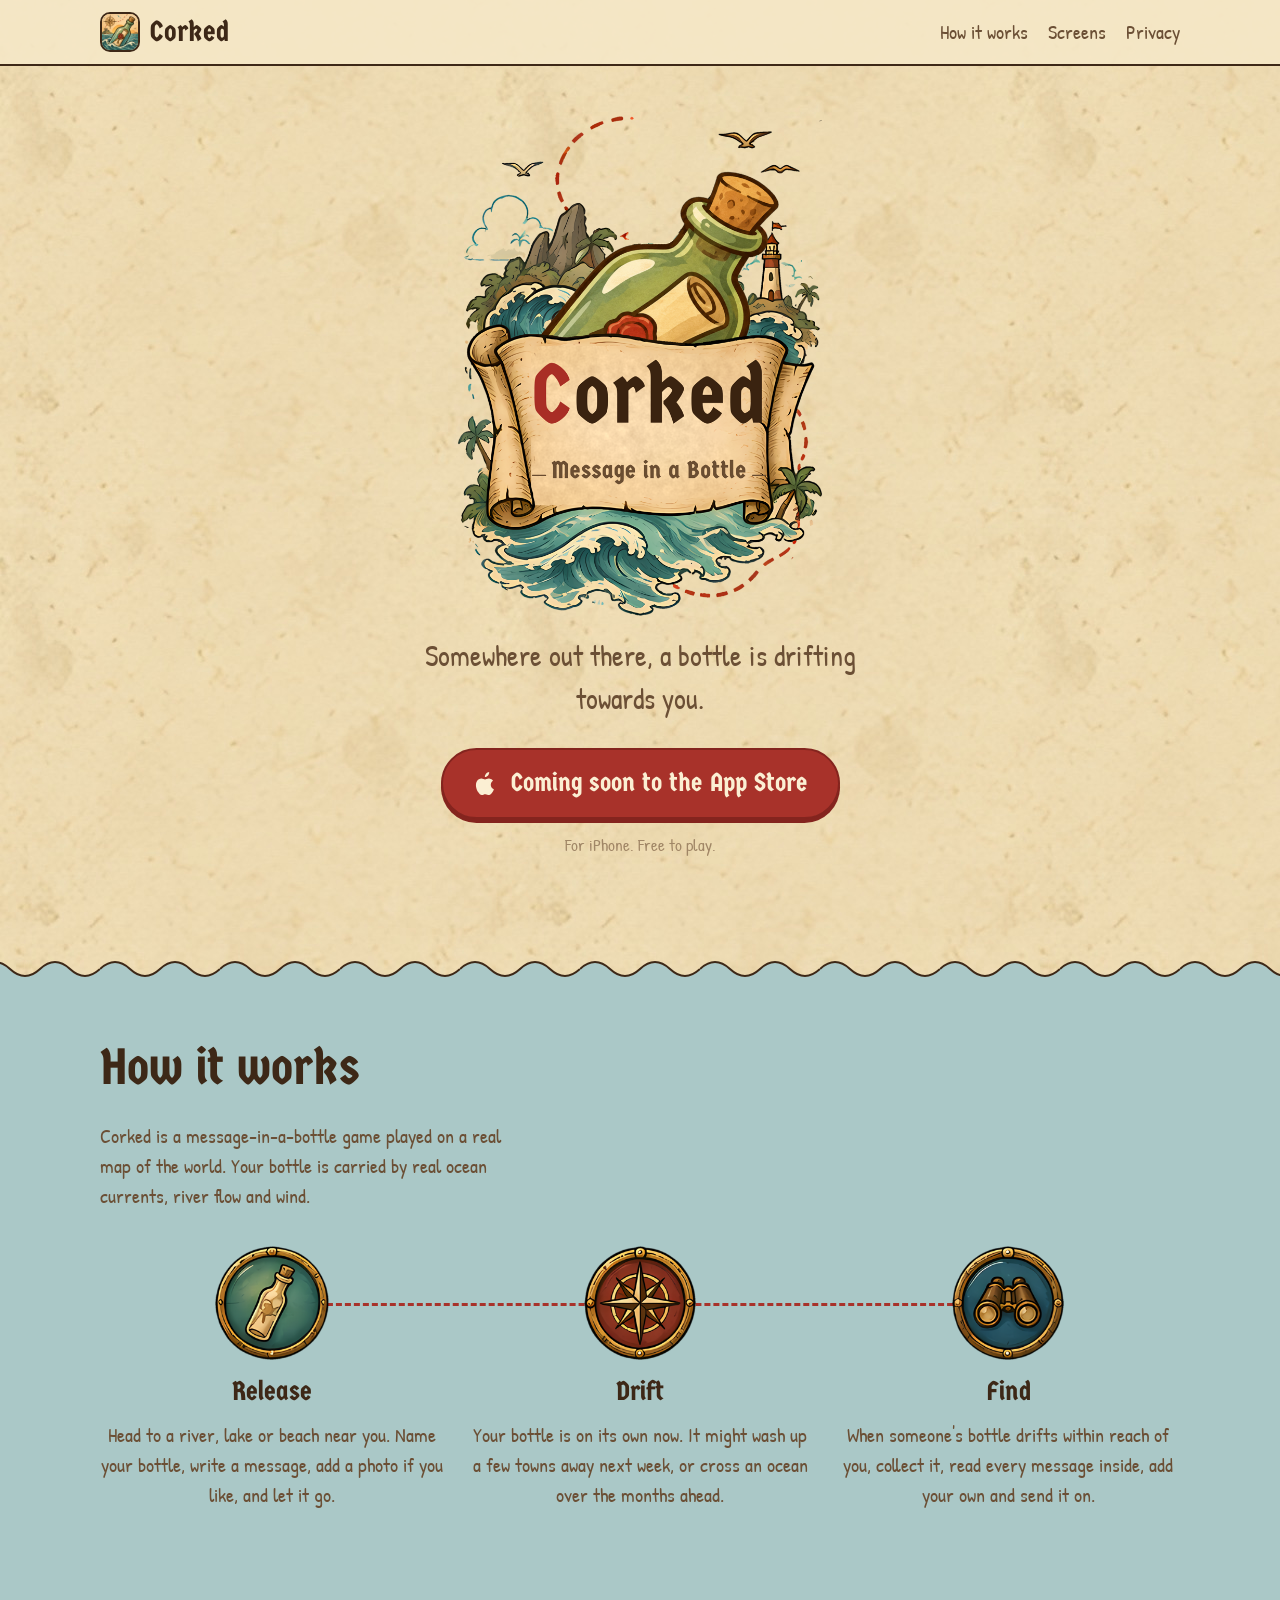
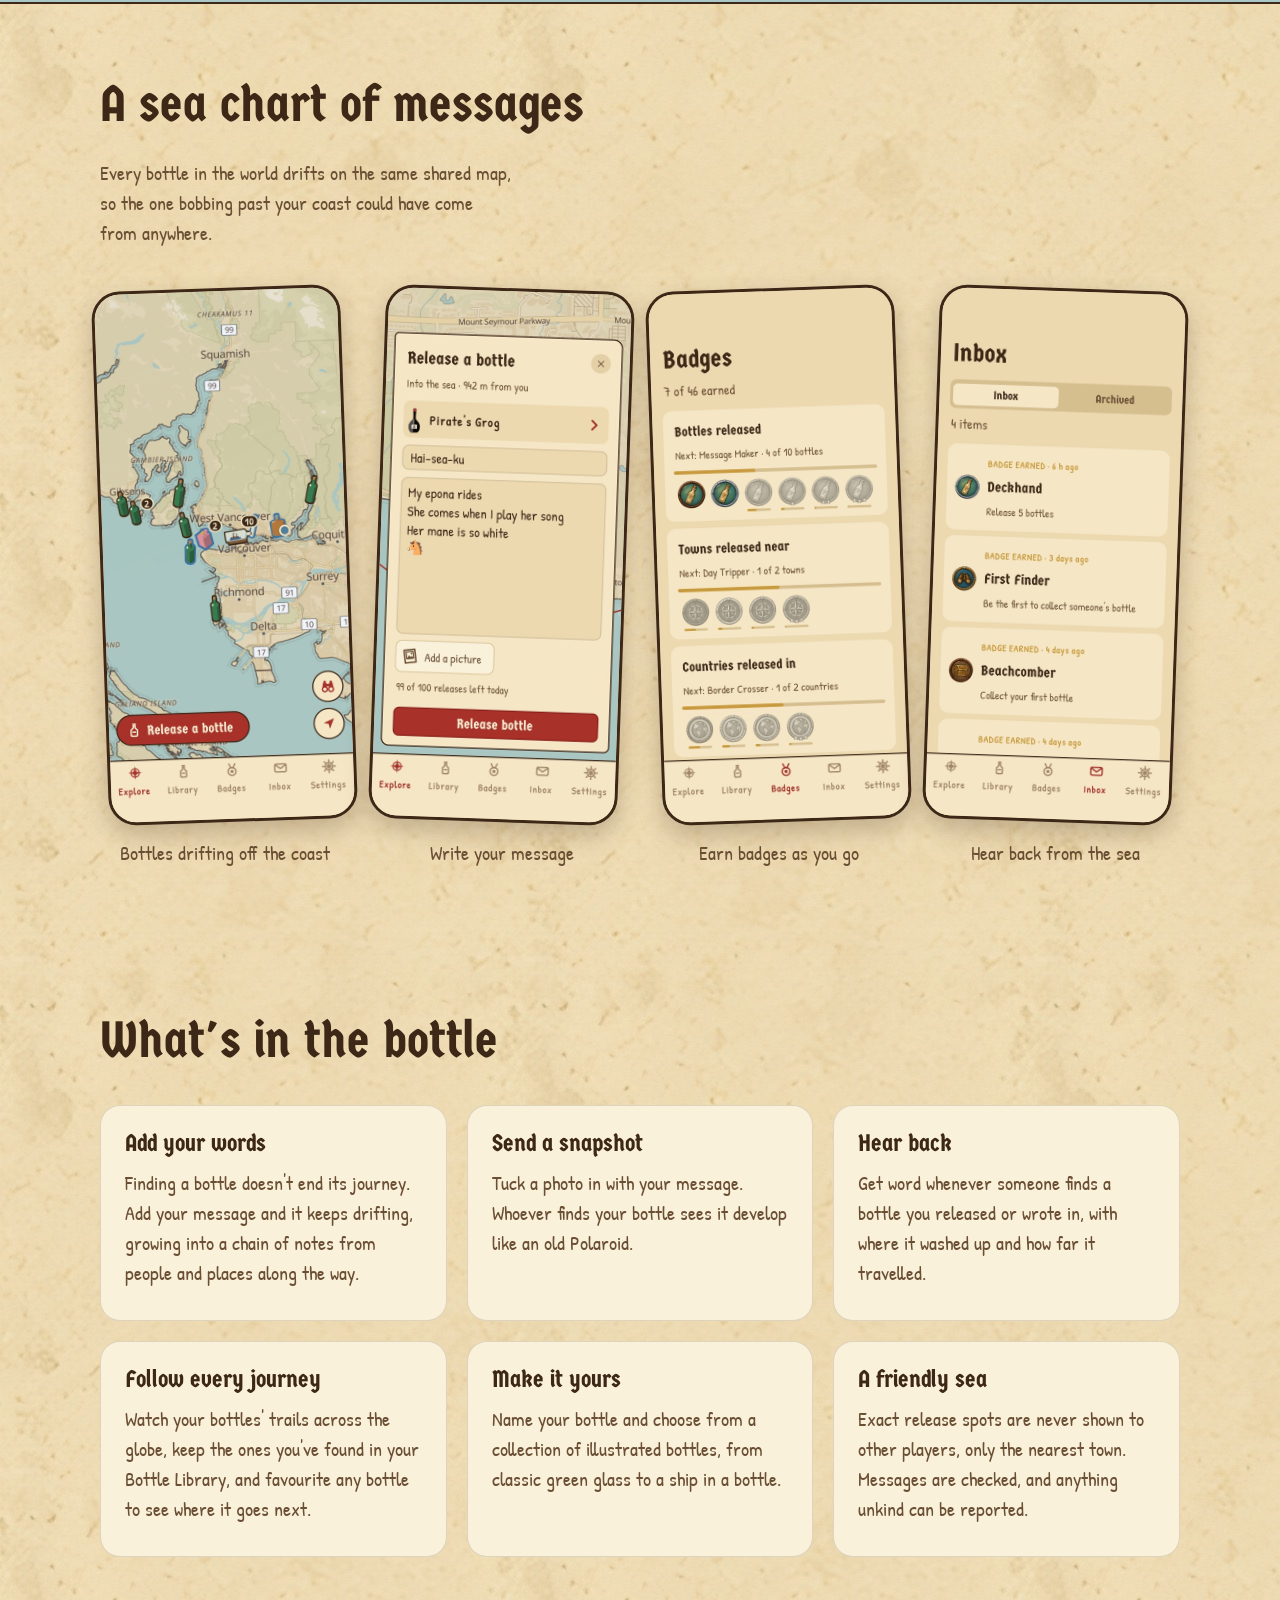
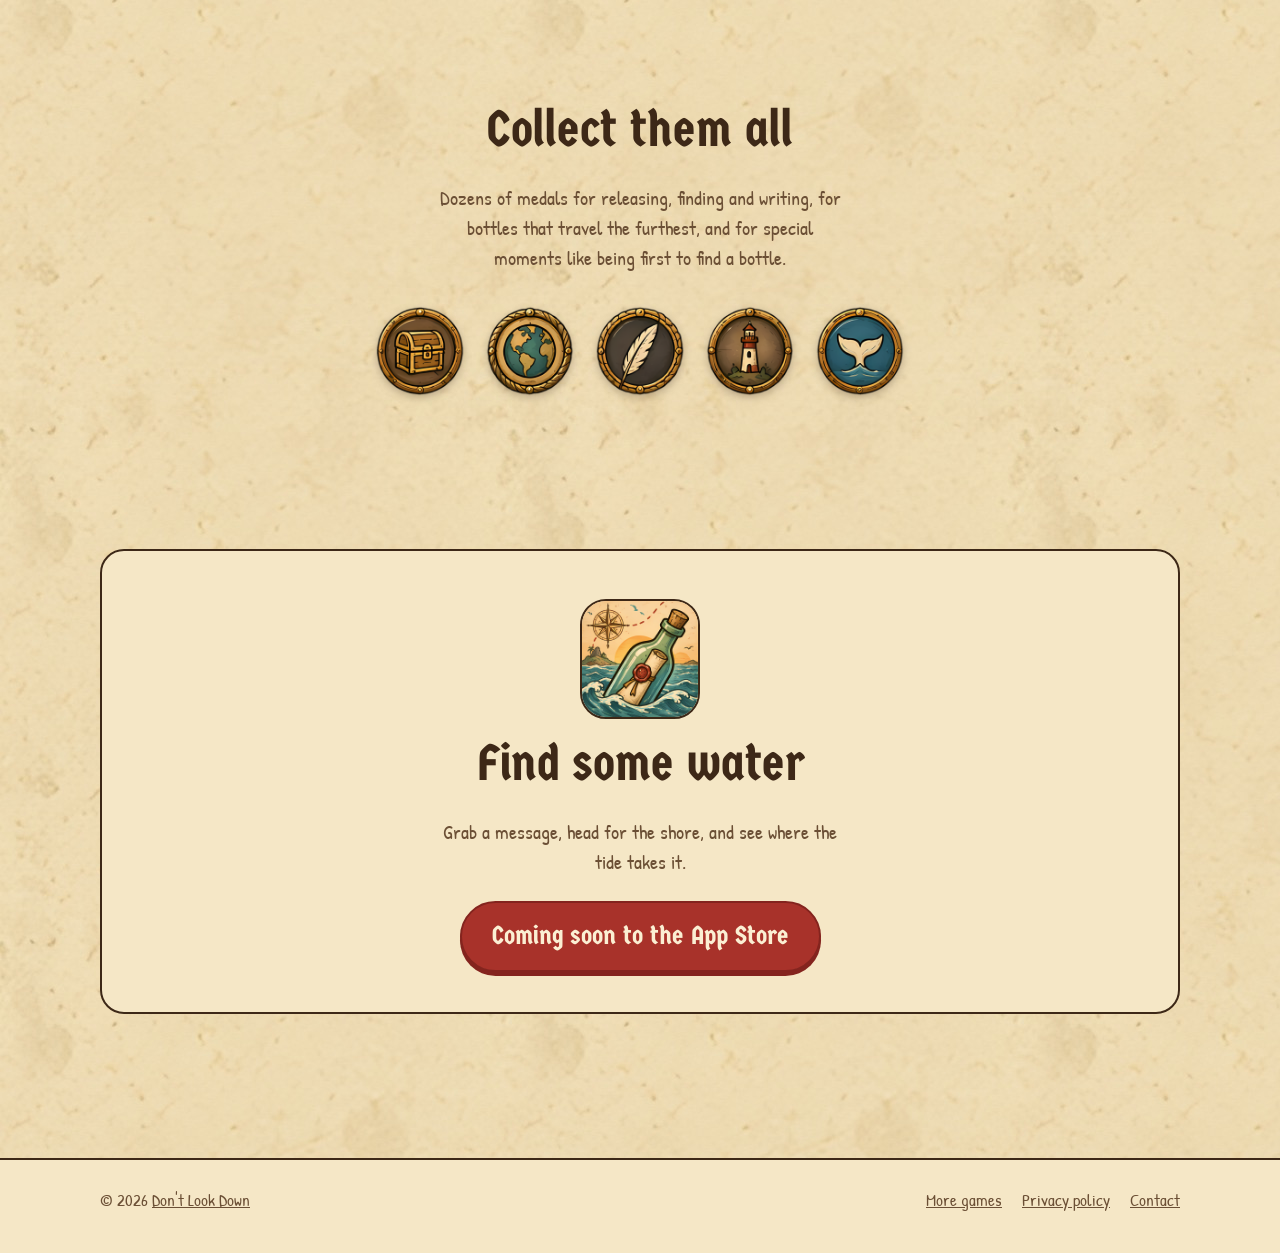
==== corked/index.html @ 4481af23 "Landing page for both games, with Corked and local privacy policies - dontlookdown.ca now opens on a" ====
<!doctype html>
<html lang="en">
<head>
  <meta charset="utf-8">
  <meta name="viewport" content="width=device-width, initial-scale=1">
  <title>Corked: Message in a Bottle</title>
  <meta name="description" content="Write a message, add a photo, and set it adrift. Your bottle travels on real ocean currents, rivers and winds until someone, somewhere, finds it on the shore.">
  <meta property="og:title" content="Corked: Message in a Bottle">
  <meta property="og:description" content="Write a message, add a photo, and set it adrift on real ocean currents, rivers and winds.">
  <meta property="og:image" content="images/icon.jpg">
  <link rel="icon" href="images/favicon.png">
  <link rel="apple-touch-icon" href="images/apple-touch-icon.png">
  <link rel="stylesheet" href="style.css">
</head>
<body>
  <header class="top">
    <div class="wrap">
      <a class="brand" href="index.html"><img src="images/apple-touch-icon.png" alt="">Corked</a>
      <nav>
        <a href="#how">How it works</a>
        <a href="#screens">Screens</a>
        <a href="privacy.html">Privacy</a>
      </nav>
    </div>
  </header>

  <main>
    <section class="hero">
      <div class="wrap">
        <img class="logo" src="images/logo.png" alt="Corked: Message in a Bottle. A green glass bottle with a rolled message, riding the waves past a lighthouse.">
        <p class="lead">Somewhere out there, a bottle is drifting towards you.</p>
        <span class="button button--soon" aria-label="Coming soon to the App Store">
          <svg viewBox="0 0 24 24" aria-hidden="true"><path d="M16.4 12.6c0-2.4 2-3.6 2.1-3.7-1.2-1.7-3-1.9-3.6-2-1.5-.2-3 .9-3.8.9-.8 0-2-.9-3.3-.9-1.7 0-3.3 1-4.2 2.5-1.8 3.1-.5 7.7 1.3 10.2.9 1.2 1.9 2.6 3.2 2.6 1.3-.1 1.8-.8 3.3-.8 1.6 0 2 .8 3.4.8 1.4 0 2.3-1.3 3.1-2.5 1-1.4 1.4-2.8 1.4-2.9 0 0-2.8-1.1-2.9-4.2zM13.9 4.1c.7-.8 1.2-2 1-3.1-1 0-2.2.7-2.9 1.5-.6.7-1.2 1.9-1 3 1.1.1 2.2-.6 2.9-1.4z"/></svg>
          Coming soon to the App Store
        </span>
        <p class="note">For iPhone. Free to play.</p>
      </div>
    </section>

    <div class="waves" aria-hidden="true"></div>
    <section class="sea" id="how">
      <div class="wrap">
        <h2>How it works</h2>
        <p class="section-intro">Corked is a message-in-a-bottle game played on a real map of the world. Your bottle is carried by real ocean currents, river flow and wind.</p>
        <div class="steps">
          <div class="step">
            <img src="images/medal-bottle.png" alt="">
            <h3>Release</h3>
            <p>Head to a river, lake or beach near you. Name your bottle, write a message, add a photo if you like, and let it go.</p>
          </div>
          <div class="step">
            <img src="images/medal-compass-rose.png" alt="">
            <h3>Drift</h3>
            <p>Your bottle is on its own now. It might wash up a few towns away next week, or cross an ocean over the months ahead.</p>
          </div>
          <div class="step">
            <img src="images/medal-binoculars.png" alt="">
            <h3>Find</h3>
            <p>When someone's bottle drifts within reach of you, collect it, read every message inside, add your own and send it on.</p>
          </div>
        </div>
      </div>
    </section>

    <section class="section" id="screens">
      <div class="wrap">
        <h2>A sea chart of messages</h2>
        <p class="section-intro">Every bottle in the world drifts on the same shared map, so the one bobbing past your coast could have come from anywhere.</p>
        <div class="screens">
          <figure class="phone">
            <img src="images/screen-map.jpg" alt="The map of Vancouver and Howe Sound, with bottles of different styles drifting along the coast." loading="lazy" width="506" height="1100">
            <figcaption>Bottles drifting off the coast</figcaption>
          </figure>
          <figure class="phone">
            <img src="images/screen-release.jpg" alt="The Release a bottle card, with a bottle style, a name, a handwritten message and Add a picture." loading="lazy" width="506" height="1100">
            <figcaption>Write your message</figcaption>
          </figure>
          <figure class="phone">
            <img src="images/screen-badges.jpg" alt="The Badges screen, showing progress towards medals for bottles released, towns and countries." loading="lazy" width="506" height="1100">
            <figcaption>Earn badges as you go</figcaption>
          </figure>
          <figure class="phone">
            <img src="images/screen-inbox.jpg" alt="The Inbox, with badges earned: Deckhand, First Finder and Beachcomber." loading="lazy" width="506" height="1100">
            <figcaption>Hear back from the sea</figcaption>
          </figure>
        </div>
      </div>
    </section>

    <section class="section">
      <div class="wrap">
        <h2>What's in the bottle</h2>
        <div class="features">
          <div class="card">
            <h3>Add your words</h3>
            <p>Finding a bottle doesn't end its journey. Add your message and it keeps drifting, growing into a chain of notes from people and places along the way.</p>
          </div>
          <div class="card">
            <h3>Send a snapshot</h3>
            <p>Tuck a photo in with your message. Whoever finds your bottle sees it develop like an old Polaroid.</p>
          </div>
          <div class="card">
            <h3>Hear back</h3>
            <p>Get word whenever someone finds a bottle you released or wrote in, with where it washed up and how far it travelled.</p>
          </div>
          <div class="card">
            <h3>Follow every journey</h3>
            <p>Watch your bottles' trails across the globe, keep the ones you've found in your Bottle Library, and favourite any bottle to see where it goes next.</p>
          </div>
          <div class="card">
            <h3>Make it yours</h3>
            <p>Name your bottle and choose from a collection of illustrated bottles, from classic green glass to a ship in a bottle.</p>
          </div>
          <div class="card">
            <h3>A friendly sea</h3>
            <p>Exact release spots are never shown to other players, only the nearest town. Messages are checked, and anything unkind can be reported.</p>
          </div>
        </div>
      </div>
    </section>

    <section class="section centre">
      <div class="wrap">
        <h2>Collect them all</h2>
        <p class="section-intro">Dozens of medals for releasing, finding and writing, for bottles that travel the furthest, and for special moments like being first to find a bottle.</p>
        <div class="medals">
          <img src="images/medal-treasure-chest.png" alt="Treasure chest medal" loading="lazy">
          <img src="images/medal-globe.png" alt="Globe medal" loading="lazy">
          <img src="images/medal-quill.png" alt="Quill medal" loading="lazy">
          <img src="images/medal-lighthouse.png" alt="Lighthouse medal" loading="lazy">
          <img src="images/medal-whale-tail.png" alt="Whale tail medal" loading="lazy">
        </div>
      </div>
    </section>

    <section class="section">
      <div class="wrap">
        <div class="closing">
          <img src="images/icon.jpg" alt="">
          <h2>Find some water</h2>
          <p class="section-intro" style="margin: 0 auto 24px;">Grab a message, head for the shore, and see where the tide takes it.</p>
          <span class="button button--soon">Coming soon to the App Store</span>
        </div>
      </div>
    </section>
  </main>

  <footer>
    <div class="wrap">
      <span>© 2026 <a href="../index.html">Don't Look Down</a></span>
      <nav>
        <a href="../index.html">More games</a>
        <a href="privacy.html">Privacy policy</a>
        <a href="mailto:removeme@dontlookdown.ca">Contact</a>
      </nav>
    </div>
  </footer>
</body>
</html>
---- corked/style.css ----
/* Corked's website: the app's storybook sea-chart look (parchment and sepia ink, sealing-wax red for the main
   actions, Germania One for headings and Patrick Hand for everything else; colours match app/Assets/UI/Main.uss). */

@font-face {
  font-family: "Germania One";
  src: url("fonts/GermaniaOne-Regular.ttf") format("truetype");
  font-display: swap;
}

@font-face {
  font-family: "Patrick Hand";
  src: url("fonts/PatrickHand-Regular.ttf") format("truetype");
  font-display: swap;
}

:root {
  --parchment: rgb(236, 217, 176);
  --paper: rgb(245, 231, 198);
  --paper-light: rgb(250, 241, 218);
  --ink: rgb(61, 40, 23);
  --ink-soft: rgb(107, 79, 53);
  --ink-faint: rgb(160, 134, 102);
  --rule: rgb(214, 191, 143);
  --wax: rgb(168, 50, 42);
  --wax-dark: rgb(132, 36, 30);
  --on-wax: rgb(251, 239, 211);
  --doubloon: rgb(201, 154, 59);
  --river: rgb(79, 127, 154);
  --sea: rgb(170, 200, 199);
  --heading: "Germania One", Georgia, serif;
  --hand: "Patrick Hand", "Comic Sans MS", system-ui, sans-serif;
}

* {
  box-sizing: border-box;
}

html {
  scroll-behavior: smooth;
}

body {
  margin: 0;
  font-family: var(--hand);
  font-size: 1.25rem;
  line-height: 1.5;
  color: var(--ink);
  background: var(--parchment) url("images/parchment.jpg") repeat;
  background-size: 512px;
}

img {
  max-width: 100%;
  height: auto;
  display: block;
}

a {
  color: var(--river);
}

h1, h2, h3 {
  font-family: var(--heading);
  font-weight: normal;
  line-height: 1.1;
  margin: 0 0 0.5em;
}

h2 {
  font-size: clamp(2.2rem, 6vw, 3.2rem);
}

h3 {
  font-size: 1.7rem;
}

p {
  margin: 0 0 1em;
}

.wrap {
  width: min(1080px, 100% - 32px);
  margin: 0 auto;
}

/* The bar along the top: the icon, name and links. */
.top {
  position: sticky;
  top: 0;
  z-index: 10;
  background: rgba(245, 231, 198, 0.94);
  border-bottom: 2px solid var(--ink);
}

.top .wrap {
  display: flex;
  align-items: center;
  gap: 16px;
  min-height: 64px;
}

.brand {
  display: flex;
  align-items: center;
  gap: 10px;
  color: var(--ink);
  text-decoration: none;
  font-family: var(--heading);
  font-size: 1.8rem;
}

.brand img {
  width: 40px;
  height: 40px;
  border-radius: 10px;
  border: 2px solid var(--ink);
}

.top nav {
  margin-left: auto;
  display: flex;
  gap: 20px;
}

.top nav a {
  color: var(--ink-soft);
  text-decoration: none;
}

.top nav a:hover {
  color: var(--wax);
}

/* The first screen: the logo, the promise, and the App Store button. */
.hero {
  padding: 40px 0 72px;
  text-align: center;
}

.hero .logo {
  width: min(520px, 100%);
  margin: 0 auto 8px;
}

.hero .lead {
  font-size: clamp(1.4rem, 3.4vw, 1.8rem);
  max-width: 34ch;
  margin: 0 auto 28px;
  color: var(--ink-soft);
}

.button {
  display: inline-flex;
  align-items: center;
  gap: 12px;
  padding: 14px 30px;
  font-family: var(--heading);
  font-size: 1.6rem;
  color: var(--on-wax);
  background: var(--wax);
  border: 2px solid var(--wax-dark);
  border-radius: 999px;
  text-decoration: none;
  box-shadow: 0 4px 0 var(--wax-dark);
}

.button svg {
  width: 26px;
  height: 26px;
  fill: currentColor;
}

.button--soon {
  cursor: default;
}

.note {
  margin-top: 14px;
  font-size: 1.05rem;
  color: var(--ink-faint);
}

/* A wave of sea between sections. */
.waves {
  height: 36px;
  background: url("data:image/svg+xml,%3Csvg xmlns='http://www.w3.org/2000/svg' width='120' height='36' viewBox='0 0 120 36'%3E%3Cpath d='M0 22 Q15 8 30 22 T60 22 T90 22 T120 22 V36 H0Z' fill='%23aac8c7'/%3E%3Cpath d='M0 22 Q15 8 30 22 T60 22 T90 22 T120 22' fill='none' stroke='%233d2817' stroke-width='2'/%3E%3C/svg%3E") repeat-x bottom;
}

.sea {
  background: var(--sea);
  border-bottom: 2px solid var(--ink);
  padding: 56px 0 72px;
}

/* How it works: three steps along a dashed red route. */
.steps {
  display: grid;
  grid-template-columns: repeat(3, 1fr);
  gap: 24px;
  margin-top: 32px;
  position: relative;
}

.steps::before {
  content: "";
  position: absolute;
  top: 60px;
  left: 16%;
  right: 16%;
  border-top: 3px dashed var(--wax);
  z-index: 0;
}

.step {
  position: relative;
  z-index: 1;
  text-align: center;
}

.step img {
  width: 120px;
  height: 120px;
  margin: 0 auto 14px;
}

.step p {
  color: var(--ink-soft);
}

.section {
  padding: 72px 0;
}

.section-intro {
  max-width: 46ch;
  color: var(--ink-soft);
}

/* Screens from the app, in phones that lean like snapshots. */
.screens {
  display: grid;
  grid-template-columns: repeat(4, 1fr);
  gap: 28px;
  margin-top: 40px;
}

.phone {
  min-width: 0; /* let the screenshot shrink to its column */
  margin: 0;
  text-align: center;
}

.phone img {
  border: 3px solid var(--ink);
  border-radius: 28px;
  background: var(--paper);
  box-shadow: 0 10px 24px rgba(61, 40, 23, 0.25);
}

.phone:nth-child(odd) img {
  transform: rotate(-2deg);
}

.phone:nth-child(even) img {
  transform: rotate(2deg);
}

.phone figcaption {
  margin-top: 16px;
  color: var(--ink-soft);
}

/* What's in it: cards like the app's. */
.features {
  display: grid;
  grid-template-columns: repeat(3, 1fr);
  gap: 20px;
  margin-top: 36px;
}

.card {
  padding: 24px 24px 12px;
  background: var(--paper-light);
  border: 1px solid rgba(61, 40, 23, 0.15);
  border-radius: 20px;
}

.card h3 {
  font-size: 1.5rem;
}

.card p {
  color: var(--ink-soft);
}

/* Badges: a row of medals. */
.medals {
  display: flex;
  flex-wrap: wrap;
  justify-content: center;
  gap: 18px;
  margin: 32px 0 8px;
}

.medals img {
  width: 92px;
  height: 92px;
  filter: drop-shadow(0 3px 4px rgba(61, 40, 23, 0.3));
}

.centre {
  text-align: center;
}

.centre .section-intro {
  margin: 0 auto;
}

/* The closing call, on a paper card with a wax seal. */
.closing {
  text-align: center;
  padding: 48px 24px 40px;
  background: var(--paper);
  border: 2px solid var(--ink);
  border-radius: 24px;
}

.closing img {
  width: 120px;
  margin: 0 auto 16px;
  border-radius: 26px;
  border: 2px solid var(--ink);
}

footer {
  margin-top: 72px;
  padding: 28px 0 40px;
  border-top: 2px solid var(--ink);
  background: var(--paper);
  color: var(--ink-soft);
  font-size: 1.05rem;
}

footer .wrap {
  display: flex;
  flex-wrap: wrap;
  gap: 12px 28px;
  align-items: center;
}

footer nav {
  display: flex;
  gap: 20px;
  margin-left: auto;
}

footer a {
  color: var(--ink-soft);
}

/* The privacy policy: a long letter on paper. */
.letter {
  margin: 48px auto 0;
  max-width: 760px;
  padding: clamp(24px, 5vw, 56px);
  background: var(--paper-light);
  border: 2px solid var(--ink);
  border-radius: 20px;
  box-shadow: 0 10px 24px rgba(61, 40, 23, 0.18);
}

.letter h1 {
  font-size: clamp(2.4rem, 7vw, 3.4rem);
}

.letter h2 {
  font-size: 1.9rem;
  margin-top: 1.6em;
  padding-top: 0.4em;
  border-top: 1px dashed var(--rule);
}

.letter ul {
  padding-left: 1.2em;
  margin: 0 0 1em;
}

.letter li {
  margin-bottom: 0.4em;
}

.letter .updated {
  color: var(--ink-faint);
}

.letter strong {
  font-family: var(--heading);
  font-weight: normal;
  color: var(--ink);
}

.summary {
  padding: 16px 20px 4px;
  background: var(--paper);
  border-radius: 14px;
  border-left: 6px solid var(--wax);
  margin-bottom: 1.4em;
}

@media (max-width: 860px) {
  .screens {
    grid-template-columns: repeat(2, 1fr);
  }

  .features {
    grid-template-columns: 1fr 1fr;
  }
}

@media (max-width: 600px) {
  body {
    font-size: 1.15rem;
  }

  .top nav a:not(:last-child) {
    display: none;
  }

  .steps,
  .features {
    grid-template-columns: 1fr;
  }

  .steps::before {
    display: none;
  }

  .button {
    padding: 12px 22px;
    font-size: 1.3rem;
  }

  .screens {
    gap: 18px;
  }

  footer nav {
    margin-left: 0;
  }
}
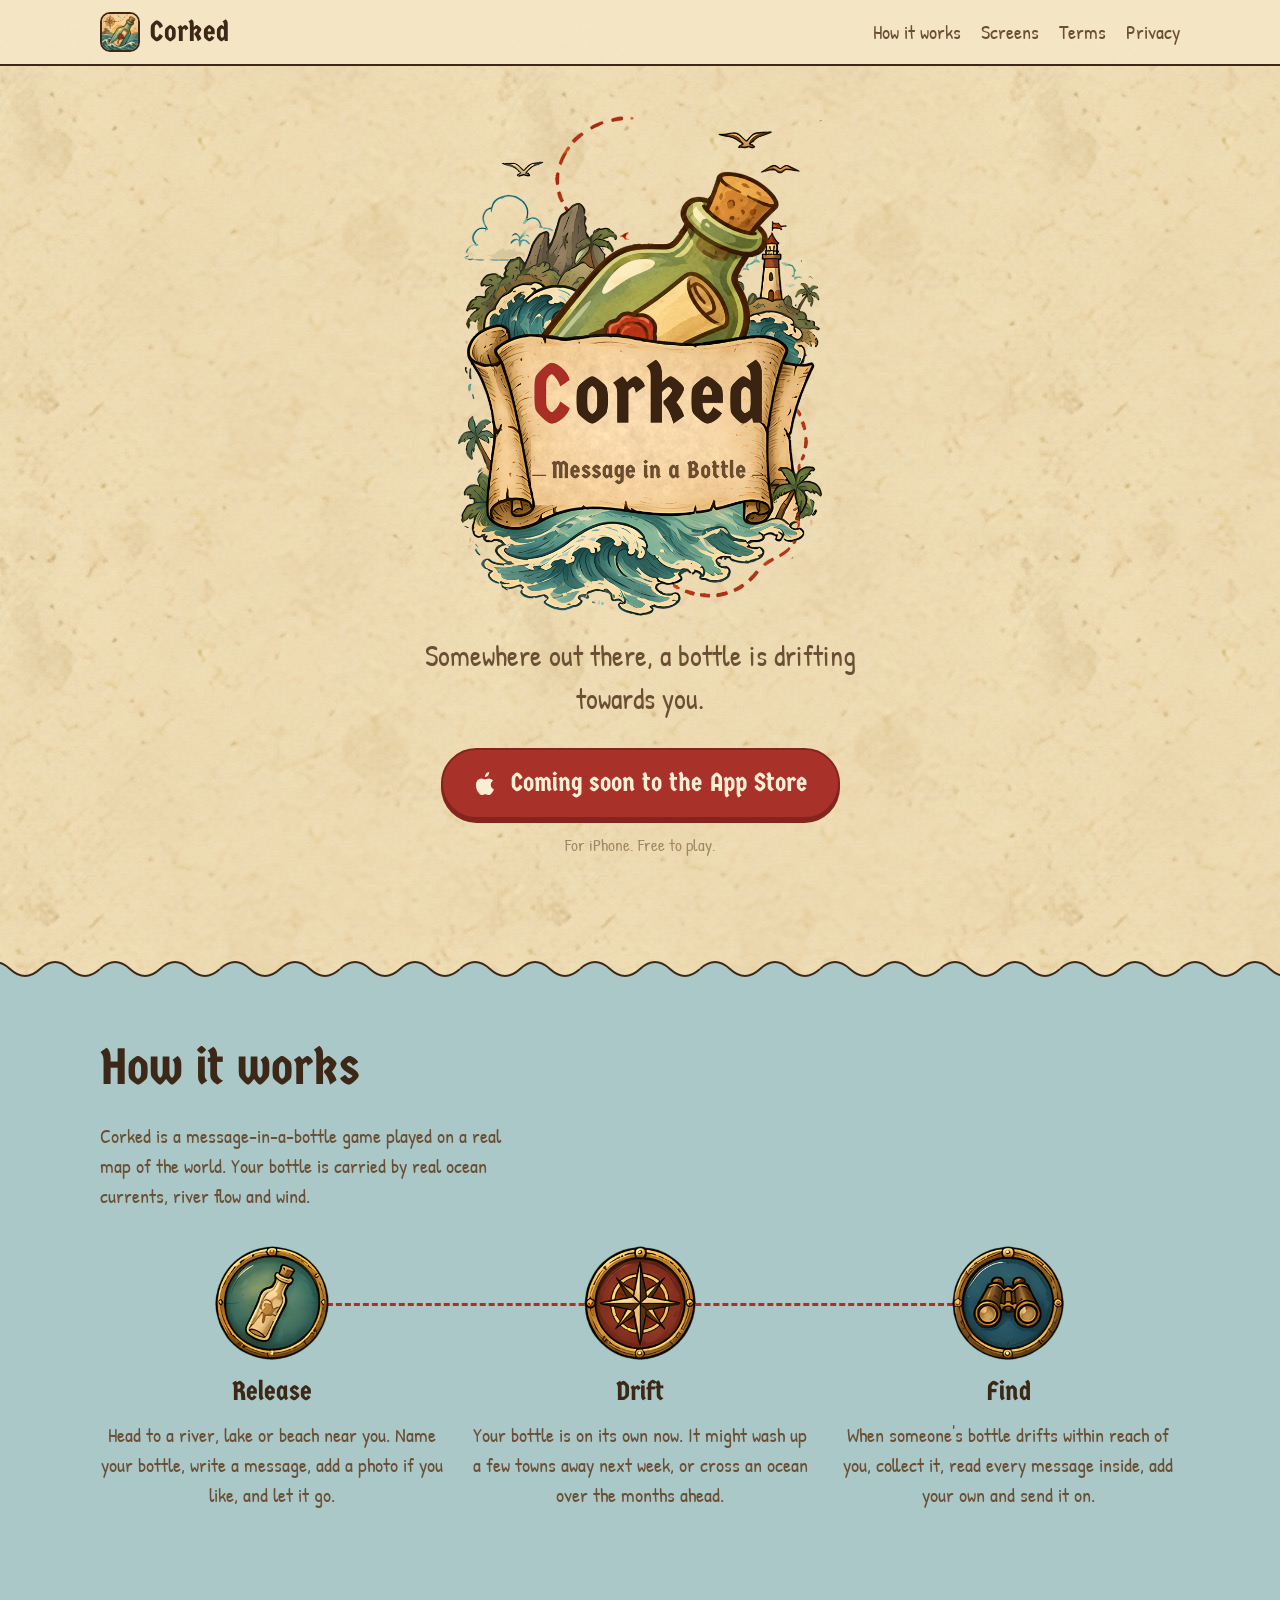
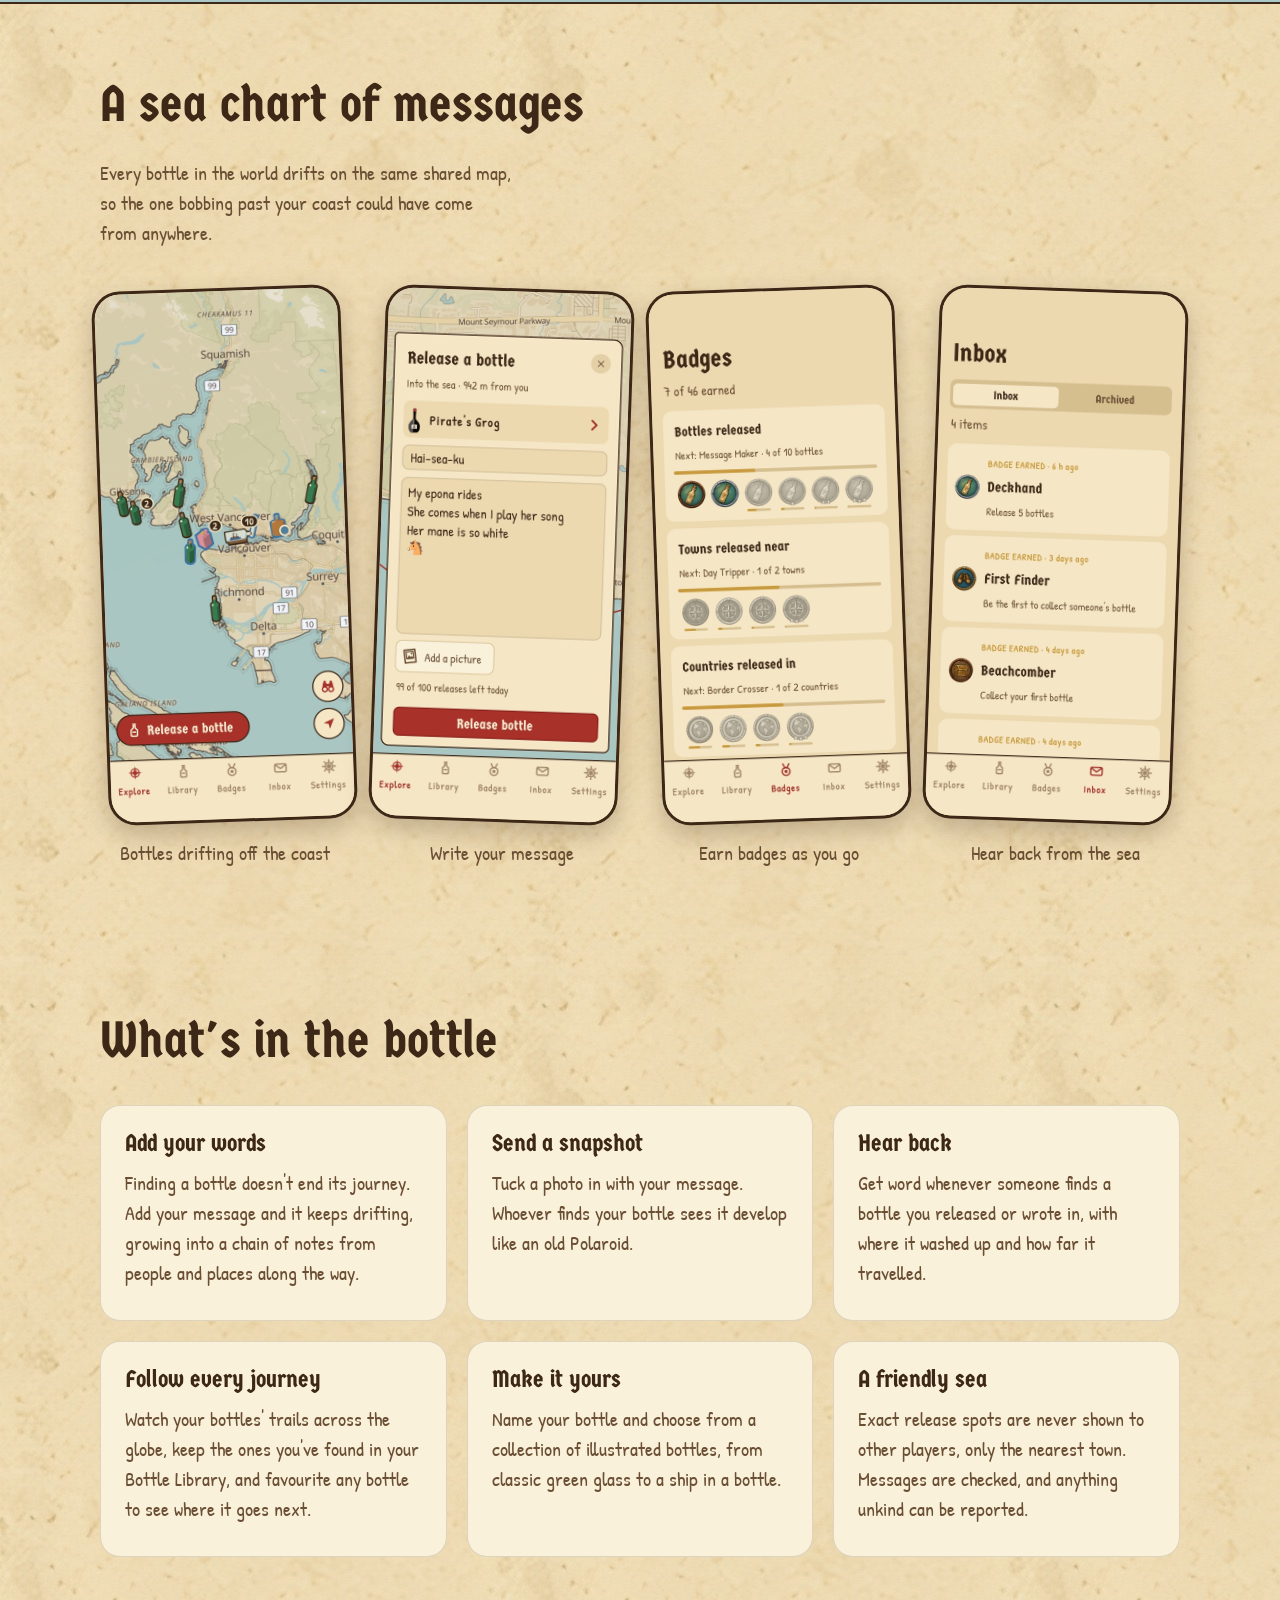
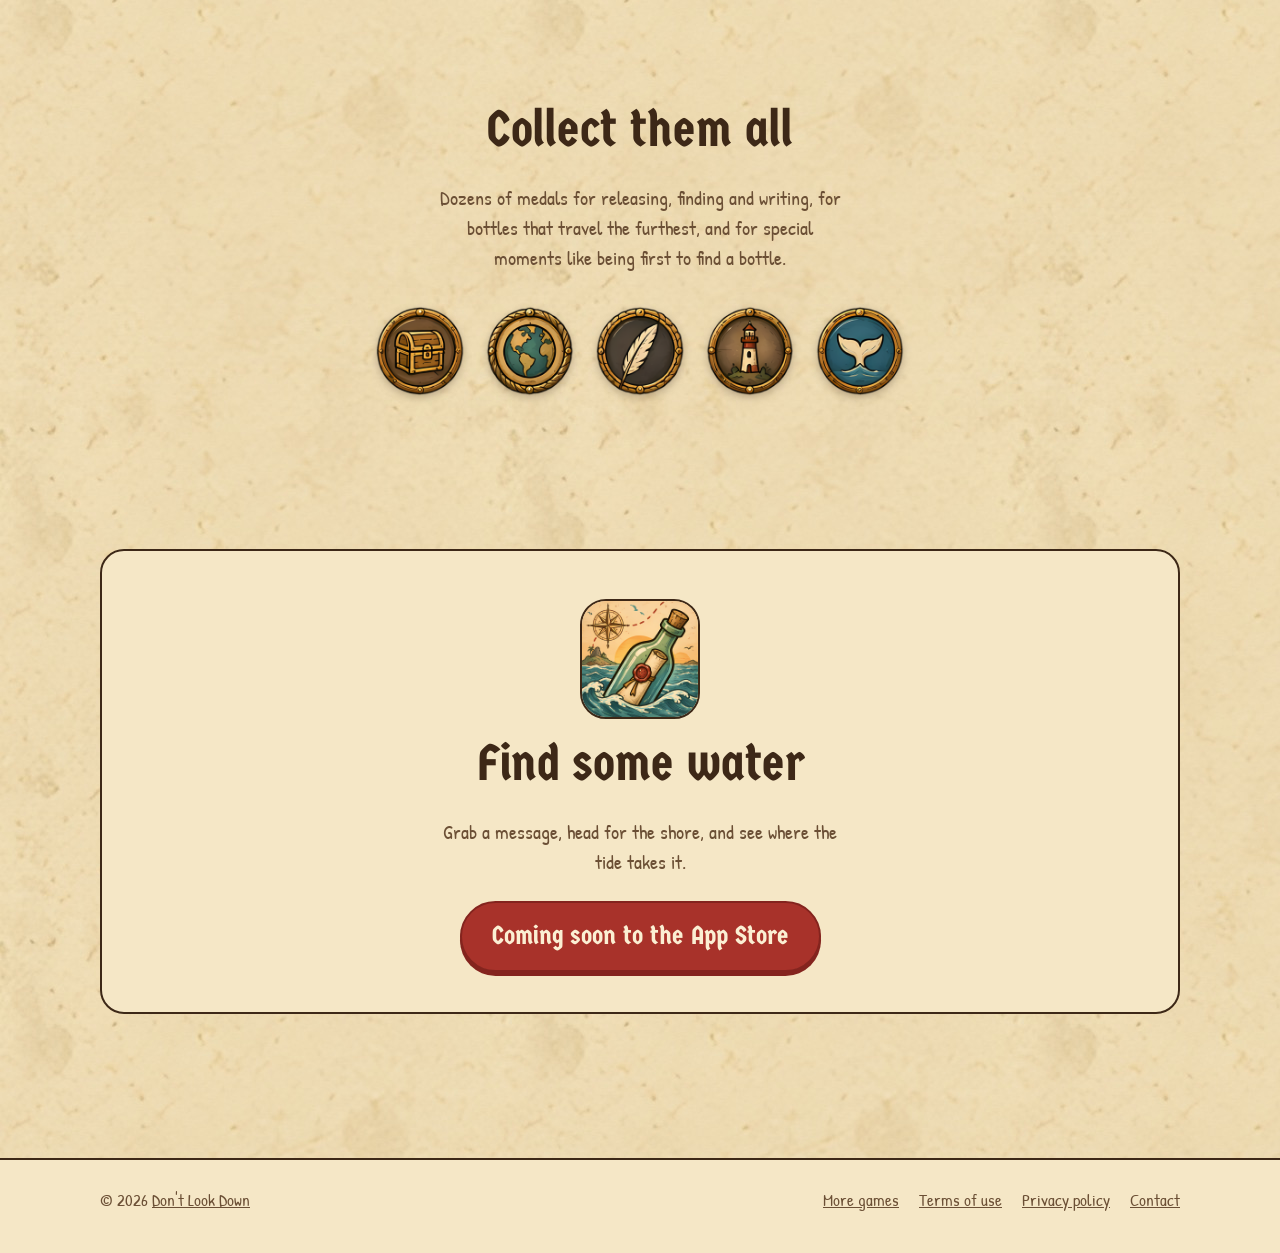
==== commit 52927ae6: "Corked terms of use; privacy policy mentions usernames Co-Authored-By: Claude Opus 5.5 <noreply@anth" ====
--- a/corked/index.html
+++ b/corked/index.html
@@ -19,6 +19,7 @@
       <nav>
         <a href="#how">How it works</a>
         <a href="#screens">Screens</a>
+        <a href="terms.html">Terms</a>
         <a href="privacy.html">Privacy</a>
       </nav>
     </div>
@@ -150,8 +151,9 @@
       <span>© 2026 <a href="../index.html">Don't Look Down</a></span>
       <nav>
         <a href="../index.html">More games</a>
+        <a href="terms.html">Terms of use</a>
         <a href="privacy.html">Privacy policy</a>
-        <a href="mailto:removeme@dontlookdown.ca">Contact</a>
+        <a href="mailto:accounts@dontlookdown.ca">Contact</a>
       </nav>
     </div>
   </footer>
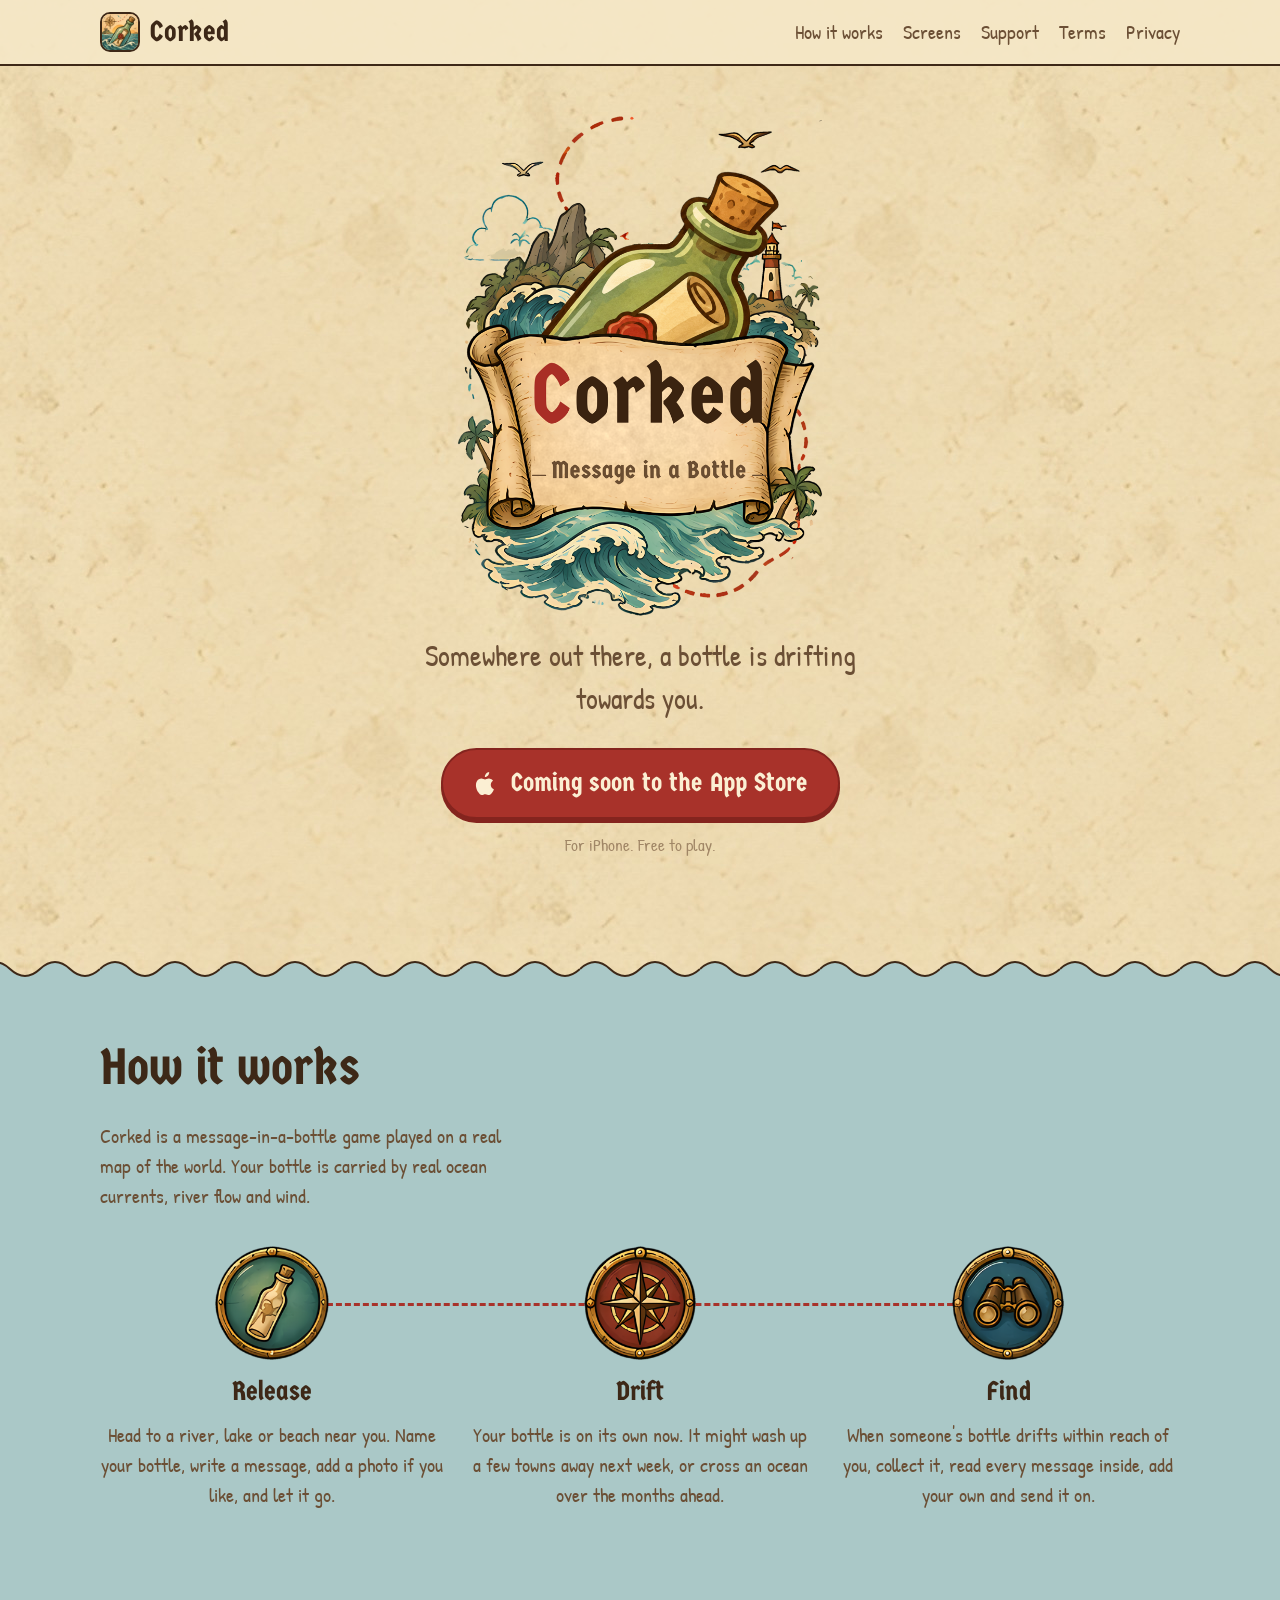
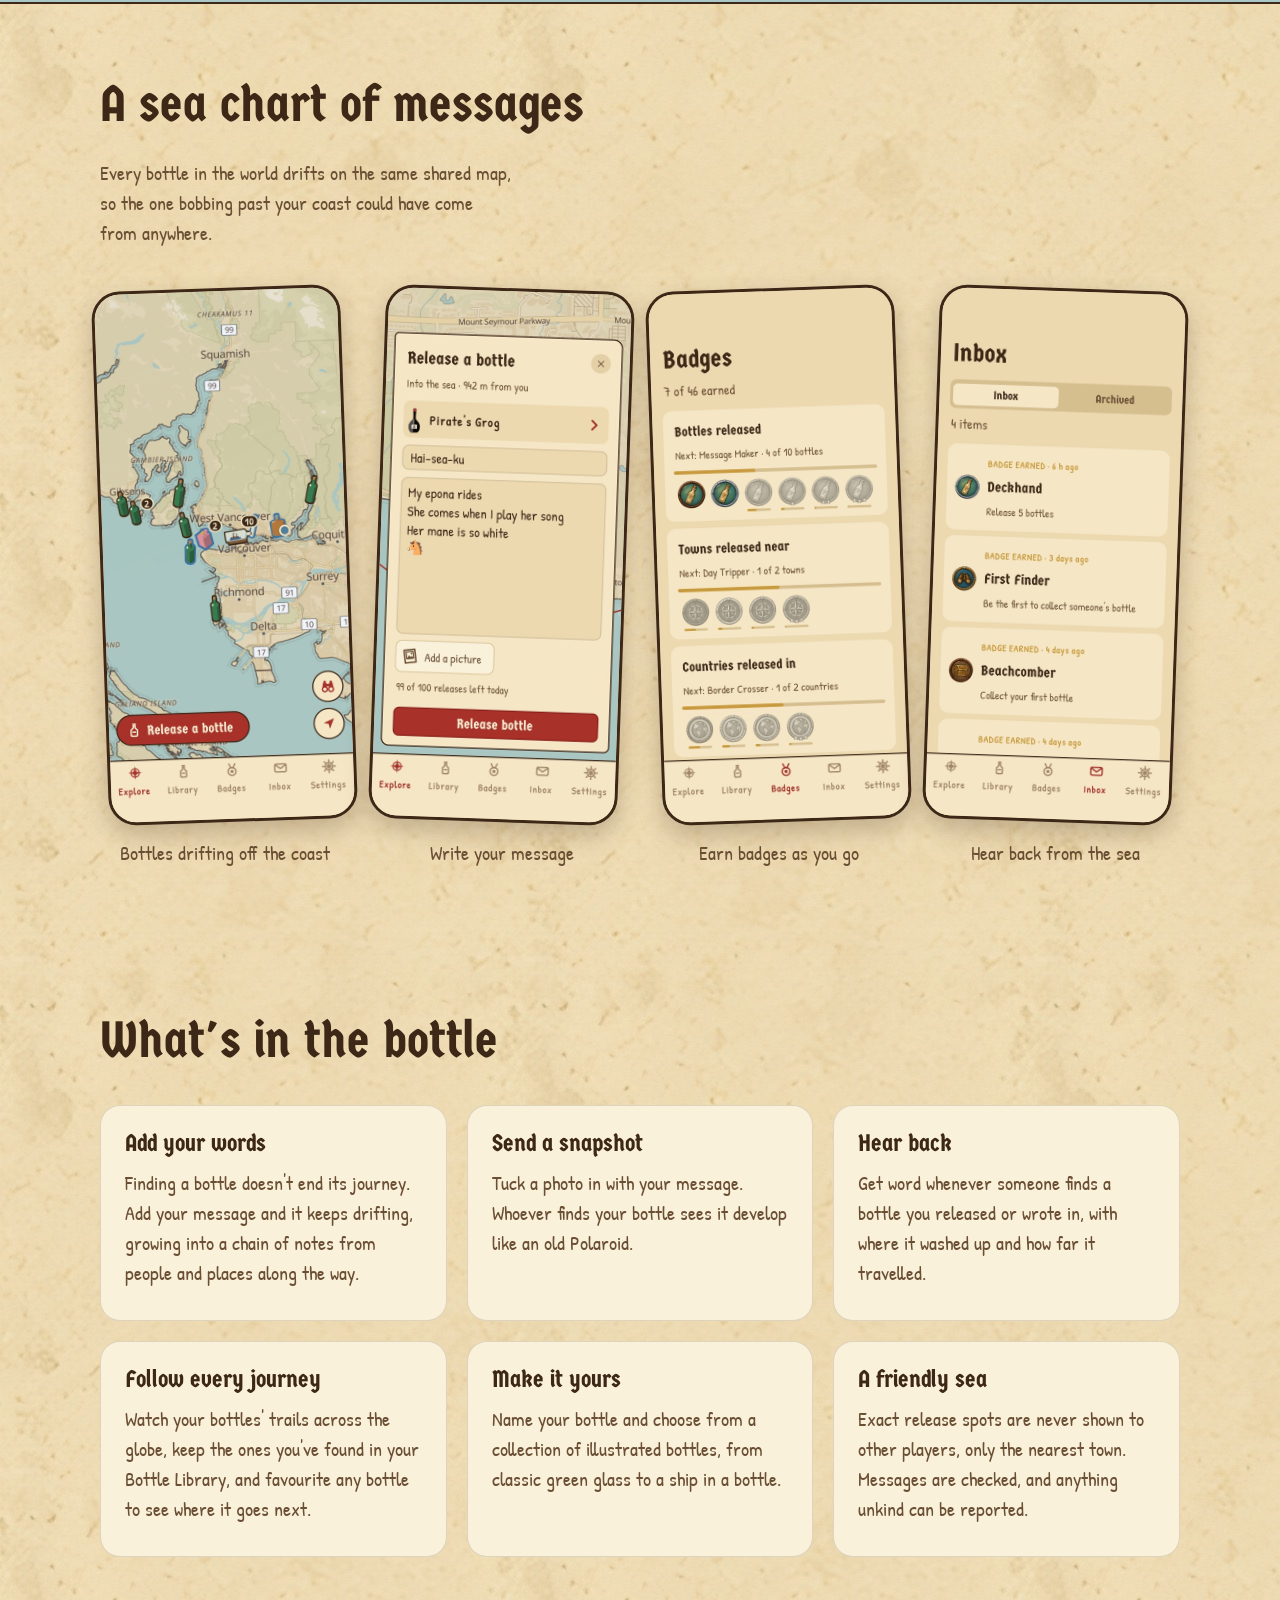
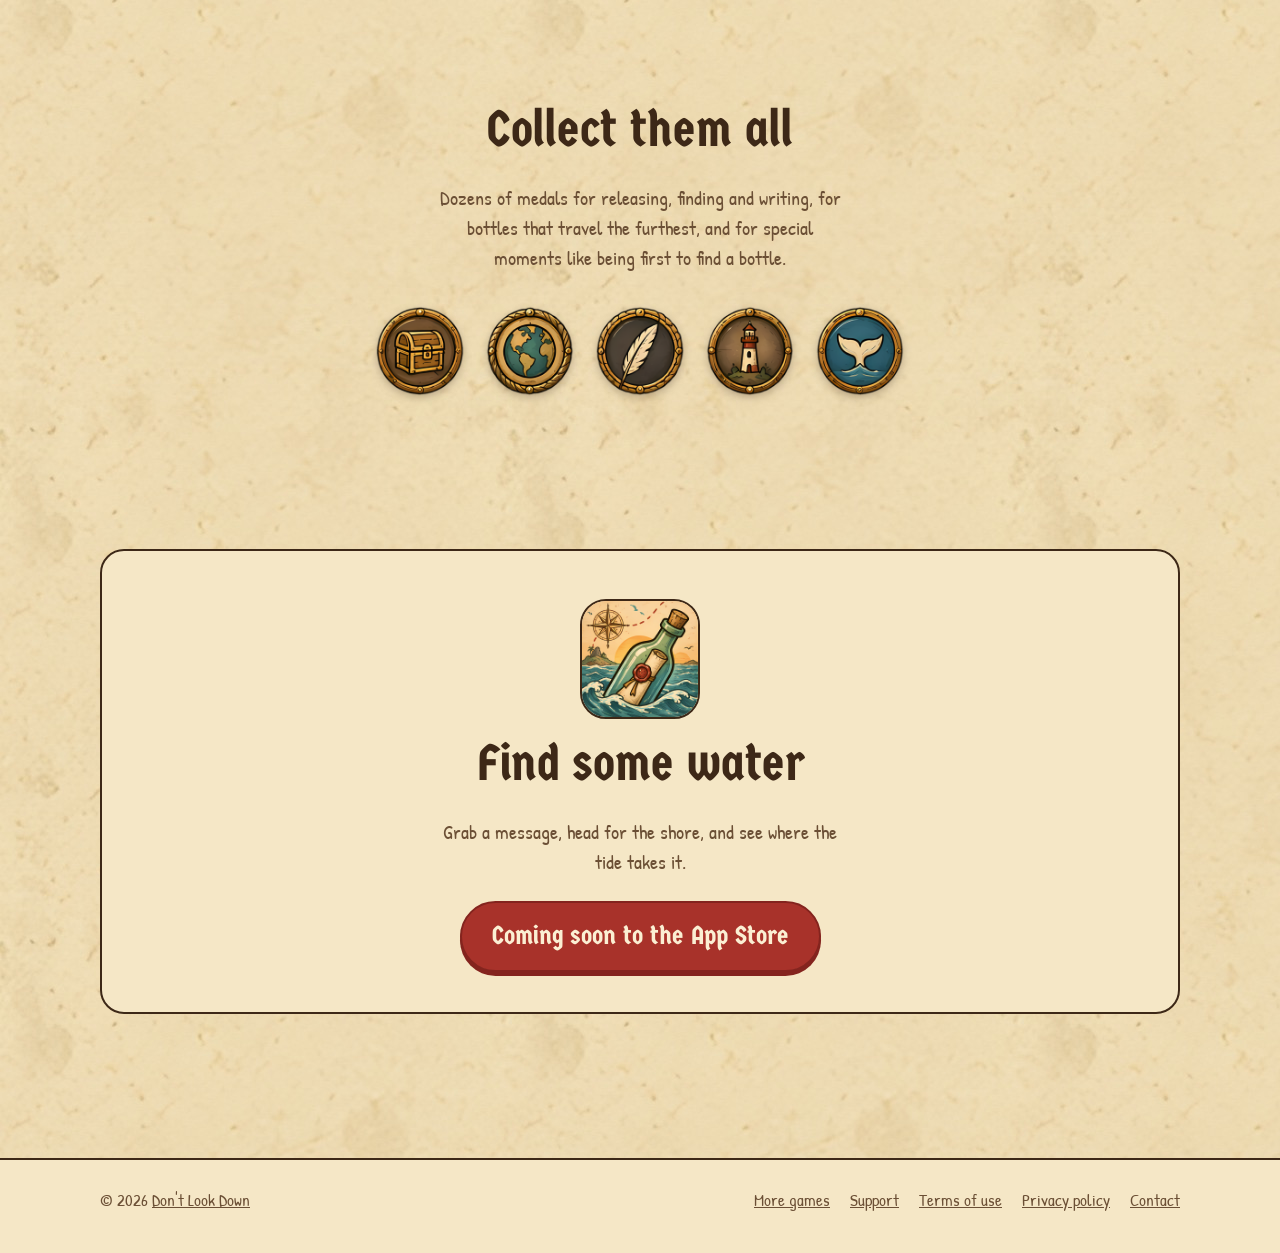
==== commit b9db98e3: "Corked support page Co-Authored-By: Claude Opus 5.5 <noreply@anthropic.com>" ====
--- a/corked/index.html
+++ b/corked/index.html
@@ -19,6 +19,7 @@
       <nav>
         <a href="#how">How it works</a>
         <a href="#screens">Screens</a>
+        <a href="support.html">Support</a>
         <a href="terms.html">Terms</a>
         <a href="privacy.html">Privacy</a>
       </nav>
@@ -151,6 +152,7 @@
       <span>© 2026 <a href="../index.html">Don't Look Down</a></span>
       <nav>
         <a href="../index.html">More games</a>
+        <a href="support.html">Support</a>
         <a href="terms.html">Terms of use</a>
         <a href="privacy.html">Privacy policy</a>
         <a href="mailto:accounts@dontlookdown.ca">Contact</a>
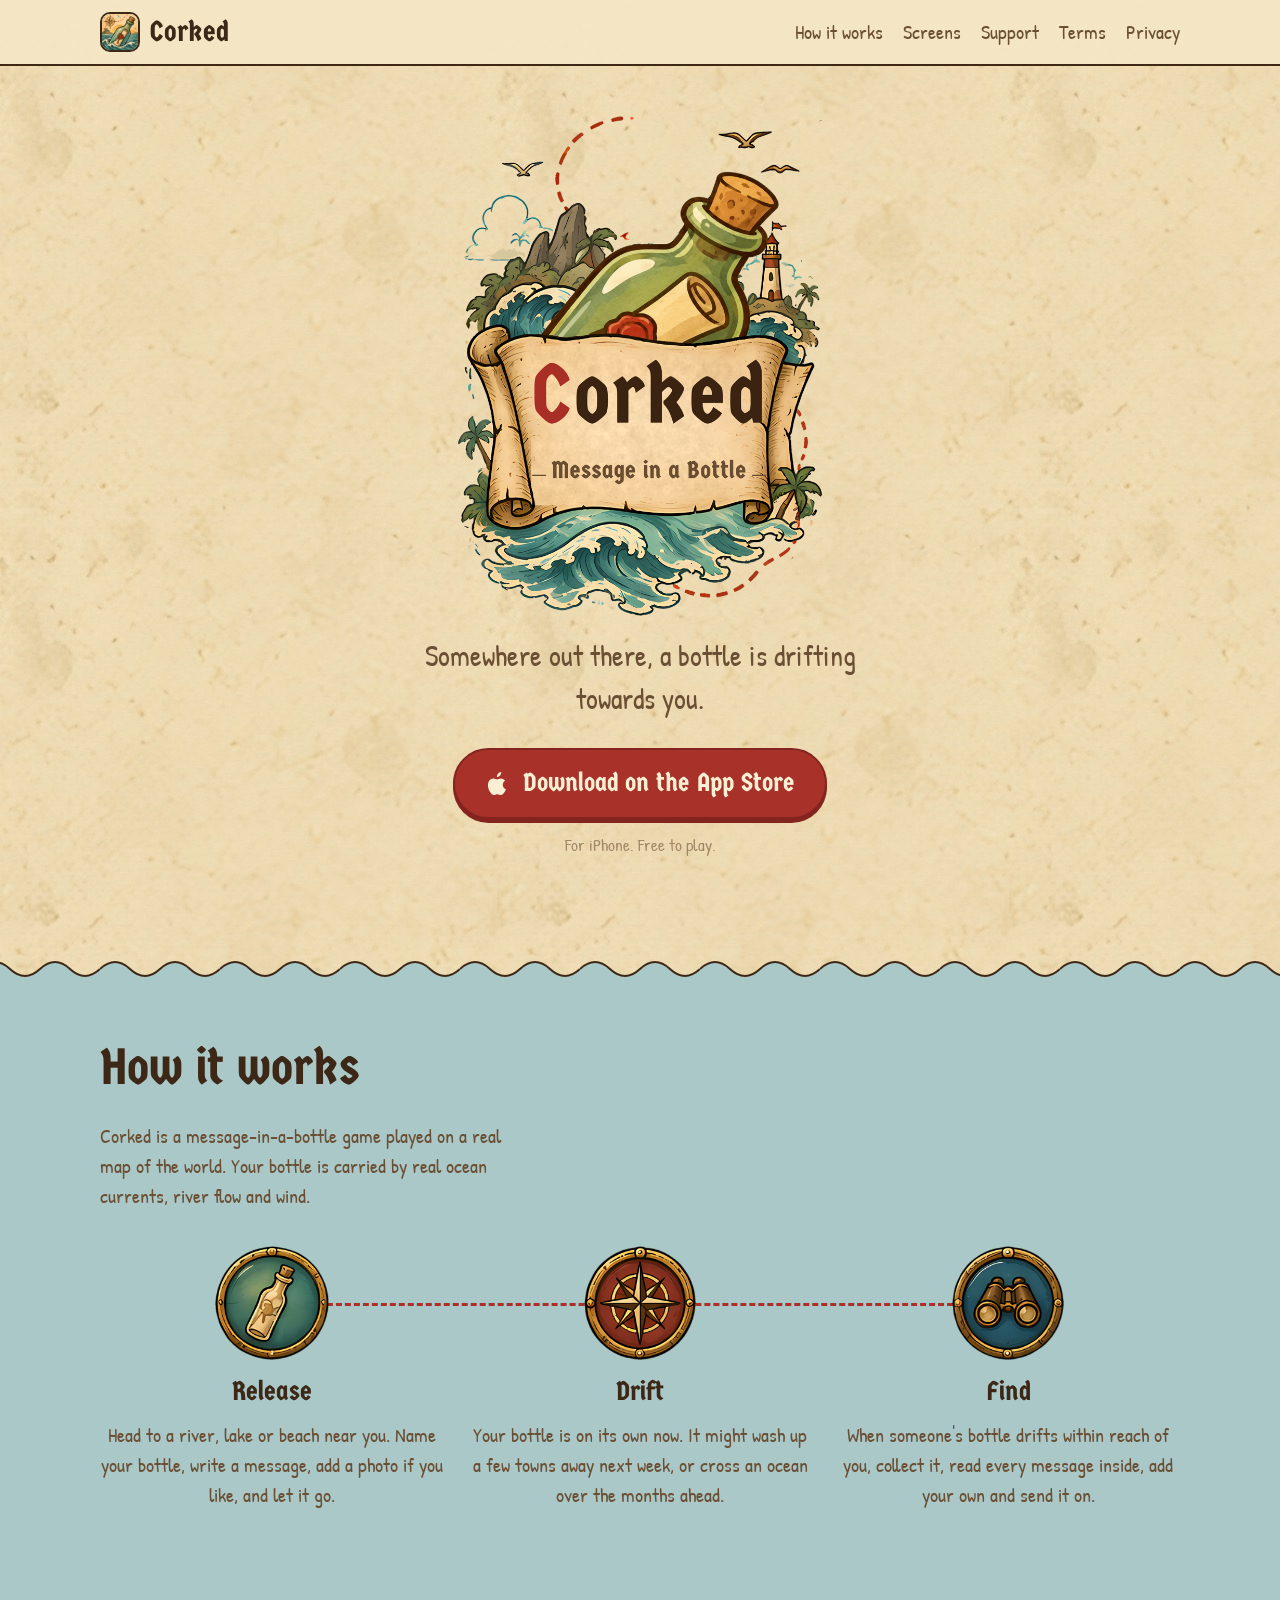
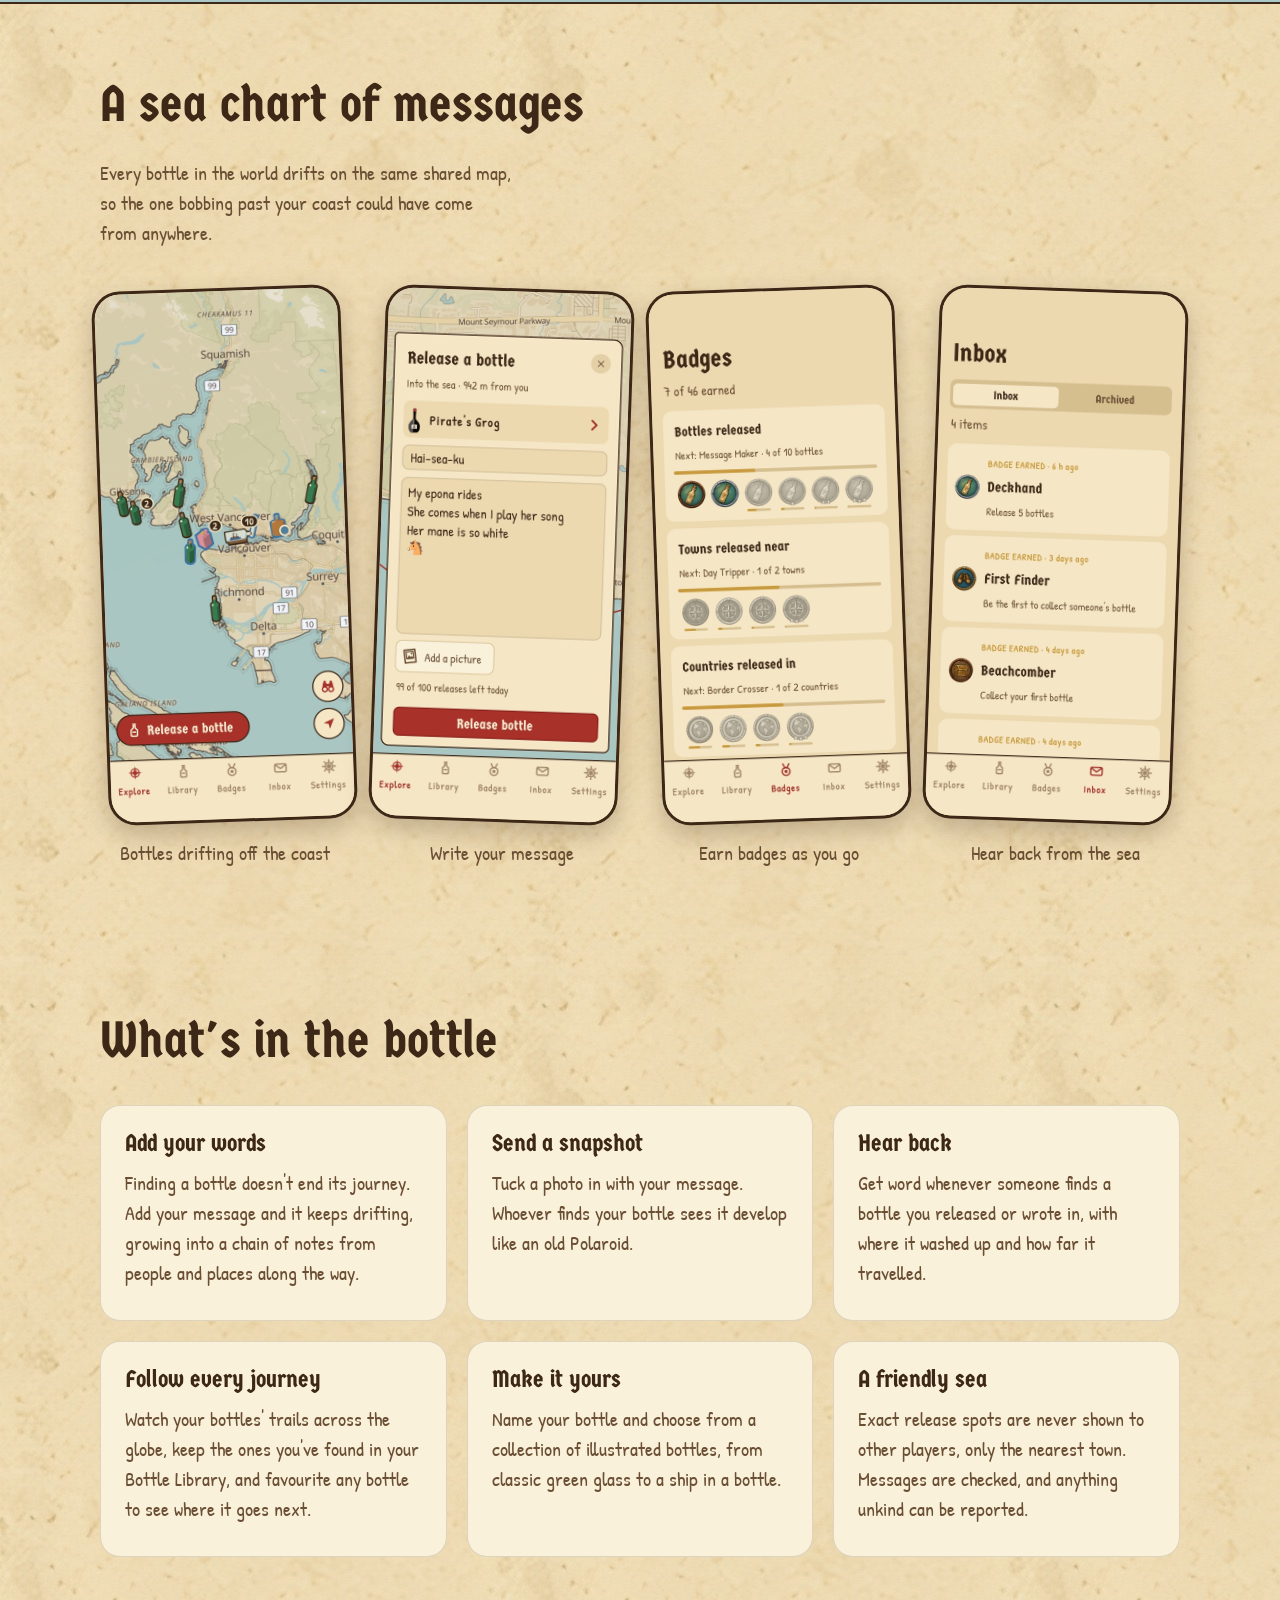
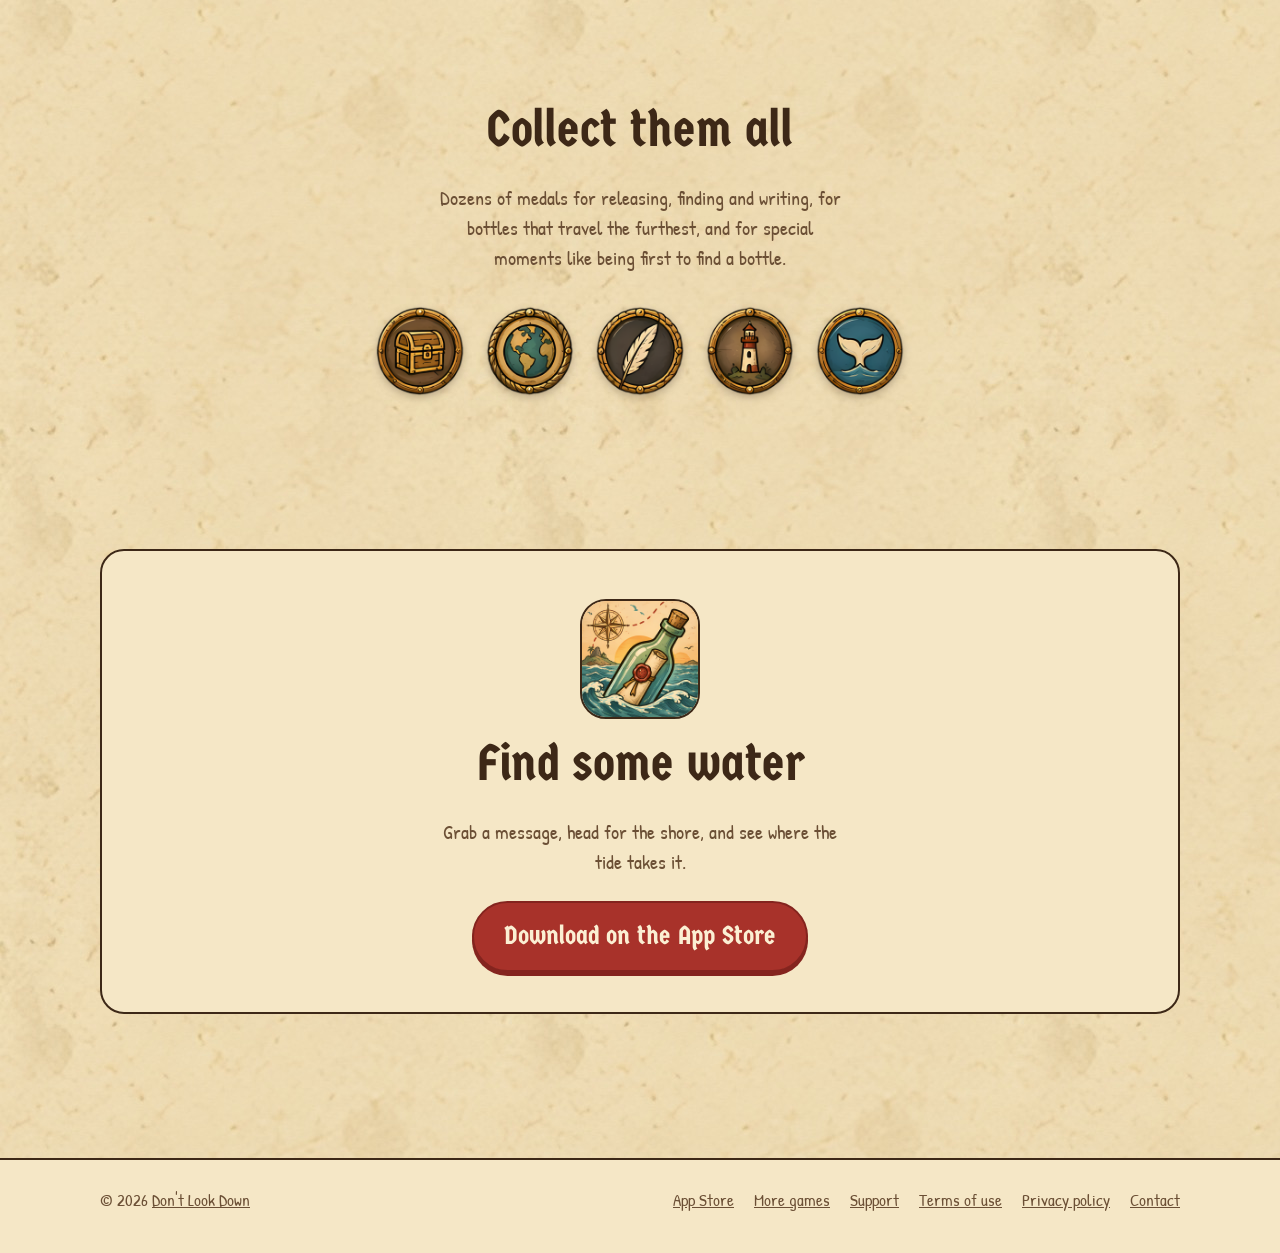
==== commit 3981da26: "Corked is on the App Store: link to it instead of "coming soon" Co-Authored-By: Claude Opus 5.5 <nor" ====
--- a/corked/index.html
+++ b/corked/index.html
@@ -31,10 +31,10 @@
       <div class="wrap">
         <img class="logo" src="images/logo.png" alt="Corked: Message in a Bottle. A green glass bottle with a rolled message, riding the waves past a lighthouse.">
         <p class="lead">Somewhere out there, a bottle is drifting towards you.</p>
-        <span class="button button--soon" aria-label="Coming soon to the App Store">
+        <a class="button" href="https://apps.apple.com/us/app/corked-message-in-a-bottle/id6834985124" aria-label="Download Corked on the App Store">
           <svg viewBox="0 0 24 24" aria-hidden="true"><path d="M16.4 12.6c0-2.4 2-3.6 2.1-3.7-1.2-1.7-3-1.9-3.6-2-1.5-.2-3 .9-3.8.9-.8 0-2-.9-3.3-.9-1.7 0-3.3 1-4.2 2.5-1.8 3.1-.5 7.7 1.3 10.2.9 1.2 1.9 2.6 3.2 2.6 1.3-.1 1.8-.8 3.3-.8 1.6 0 2 .8 3.4.8 1.4 0 2.3-1.3 3.1-2.5 1-1.4 1.4-2.8 1.4-2.9 0 0-2.8-1.1-2.9-4.2zM13.9 4.1c.7-.8 1.2-2 1-3.1-1 0-2.2.7-2.9 1.5-.6.7-1.2 1.9-1 3 1.1.1 2.2-.6 2.9-1.4z"/></svg>
-          Coming soon to the App Store
-        </span>
+          Download on the App Store
+        </a>
         <p class="note">For iPhone. Free to play.</p>
       </div>
     </section>
@@ -141,7 +141,7 @@
           <img src="images/icon.jpg" alt="">
           <h2>Find some water</h2>
           <p class="section-intro" style="margin: 0 auto 24px;">Grab a message, head for the shore, and see where the tide takes it.</p>
-          <span class="button button--soon">Coming soon to the App Store</span>
+          <a class="button" href="https://apps.apple.com/us/app/corked-message-in-a-bottle/id6834985124">Download on the App Store</a>
         </div>
       </div>
     </section>
@@ -151,6 +151,7 @@
     <div class="wrap">
       <span>© 2026 <a href="../index.html">Don't Look Down</a></span>
       <nav>
+        <a href="https://apps.apple.com/us/app/corked-message-in-a-bottle/id6834985124">App Store</a>
         <a href="../index.html">More games</a>
         <a href="support.html">Support</a>
         <a href="terms.html">Terms of use</a>
--- a/corked/style.css
+++ b/corked/style.css
@@ -170,8 +170,14 @@
   fill: currentColor;
 }
 
-.button--soon {
-  cursor: default;
+.button:hover {
+  transform: translateY(-1px);
+  box-shadow: 0 5px 0 var(--wax-dark);
+}
+
+.button:active {
+  transform: translateY(3px);
+  box-shadow: 0 1px 0 var(--wax-dark);
 }
 
 .note {
